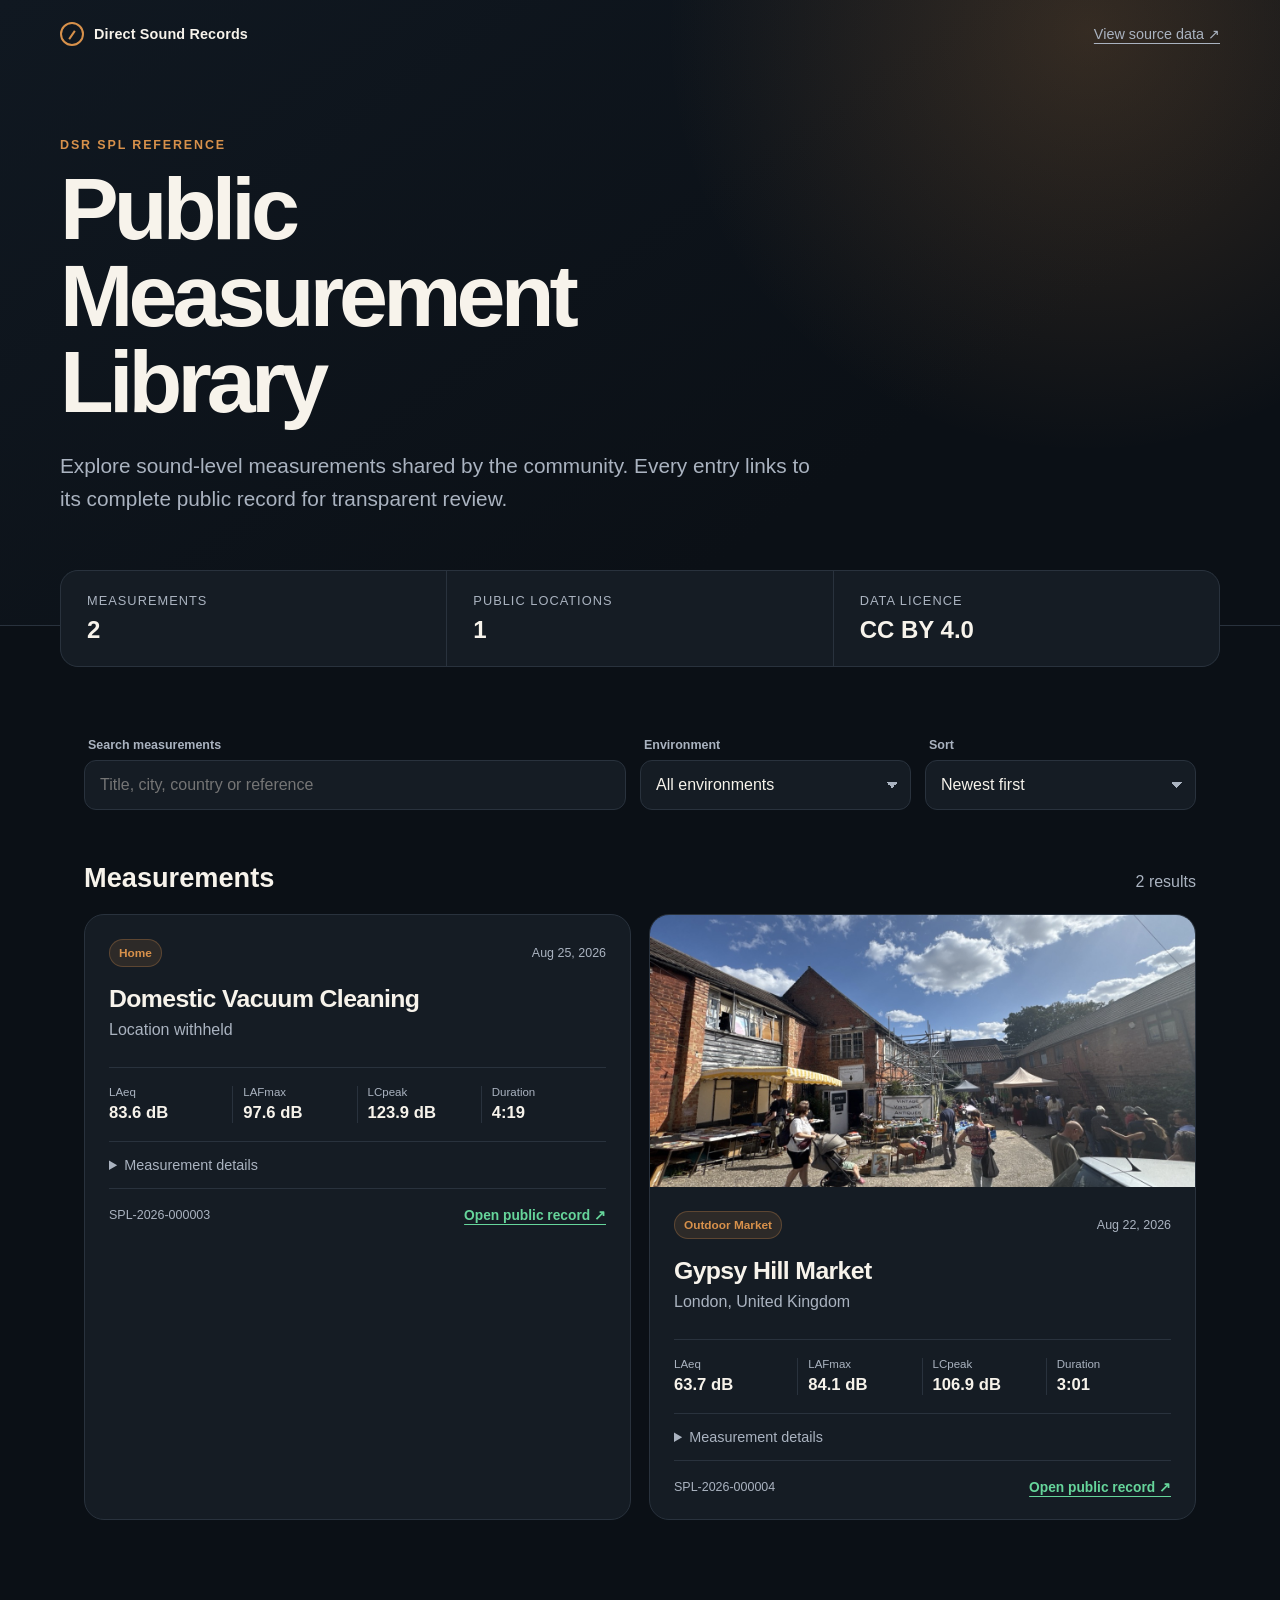
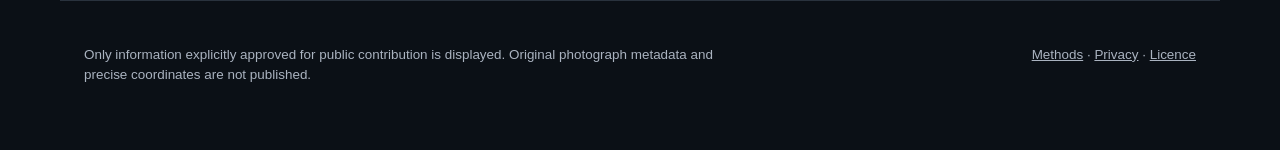
==== docs/index.html @ 8ef063c7 "Add public measurement catalogue" ====
<!doctype html>
<html lang="en">
<head>
  <meta charset="utf-8">
  <meta name="viewport" content="width=device-width, initial-scale=1">
  <meta name="theme-color" content="#0b1016">
  <meta name="description" content="Browse public sound-level measurements contributed through DSR SPL Reference.">
  <meta property="og:title" content="DSR Public Measurement Library">
  <meta property="og:description" content="A transparent, open catalogue of contributed sound-level measurements.">
  <meta property="og:type" content="website">
  <meta property="og:url" content="https://directsoundrecords.github.io/spl-reference-measurements/">
  <title>DSR Public Measurement Library</title>
  <link rel="stylesheet" href="assets/styles.css">
  <script src="assets/app.js" defer></script>
</head>
<body>
  <header class="hero">
    <nav aria-label="Primary navigation">
      <a class="brand" href="./" aria-label="DSR Public Measurement Library home">
        <span class="brand-mark" aria-hidden="true"></span>
        <span>Direct Sound Records</span>
      </a>
      <a class="repository-link" href="https://github.com/directsoundrecords/spl-reference-measurements">View source data <span aria-hidden="true">↗</span></a>
    </nav>
    <div class="hero-copy">
      <p class="eyebrow">DSR SPL Reference</p>
      <h1>Public Measurement Library</h1>
      <p class="intro">Explore sound-level measurements shared by the community. Every entry links to its complete public record for transparent review.</p>
    </div>
    <dl class="summary" aria-label="Catalogue summary">
      <div><dt>Measurements</dt><dd id="measurement-count">—</dd></div>
      <div><dt>Public locations</dt><dd id="location-count">—</dd></div>
      <div><dt>Data licence</dt><dd>CC BY 4.0</dd></div>
    </dl>
  </header>

  <main>
    <section class="controls" aria-label="Filter measurements">
      <label class="search-field">
        <span>Search measurements</span>
        <input id="search" type="search" placeholder="Title, city, country or reference" autocomplete="off">
      </label>
      <label>
        <span>Environment</span>
        <select id="environment-filter"><option value="">All environments</option></select>
      </label>
      <label>
        <span>Sort</span>
        <select id="sort">
          <option value="newest">Newest first</option>
          <option value="oldest">Oldest first</option>
          <option value="loudest">Highest LAeq</option>
        </select>
      </label>
    </section>

    <div class="results-heading">
      <h2>Measurements</h2>
      <p id="result-count" aria-live="polite"></p>
    </div>
    <section id="measurement-list" class="measurement-grid" aria-busy="true"></section>
    <p id="empty-state" class="empty-state" hidden>No measurements match those filters.</p>
    <p id="error-state" class="empty-state" hidden>The catalogue could not be loaded. The source records remain available on GitHub.</p>
  </main>

  <footer>
    <p>Only information explicitly approved for public contribution is displayed. Original photograph metadata and precise coordinates are not published.</p>
    <p><a href="https://github.com/directsoundrecords/spl-reference-measurements/blob/main/METHODS.md">Methods</a> · <a href="https://github.com/directsoundrecords/spl-reference-measurements/blob/main/PRIVACY.md">Privacy</a> · <a href="https://github.com/directsoundrecords/spl-reference-measurements/blob/main/LICENSE.md">Licence</a></p>
  </footer>

  <template id="measurement-template">
    <article class="measurement-card">
      <div class="photo-wrap" hidden><img class="measurement-photo" alt="" loading="lazy"></div>
      <div class="card-body">
        <div class="card-kicker"><span class="environment-pill"></span><time></time></div>
        <h3></h3>
        <p class="location"></p>
        <dl class="levels">
          <div><dt>LAeq</dt><dd class="laeq"></dd></div>
          <div><dt>LAFmax</dt><dd class="lafmax"></dd></div>
          <div><dt>LCpeak</dt><dd class="lcpeak"></dd></div>
          <div><dt>Duration</dt><dd class="duration"></dd></div>
        </dl>
        <details>
          <summary>Measurement details</summary>
          <dl class="details-list"></dl>
          <p class="notes" hidden></p>
        </details>
        <div class="card-footer"><span class="measurement-id"></span><a class="record-link">Open public record <span aria-hidden="true">↗</span></a></div>
      </div>
    </article>
  </template>
</body>
</html>
---- docs/assets/styles.css ----
:root {
  color-scheme: dark;
  --ink: #f7f3eb;
  --muted: #aab3c0;
  --line: #29323d;
  --panel: #151c24;
  --panel-raised: #1a222c;
  --page: #0b1016;
  --copper: #d8914b;
  --mint: #66d59b;
  font-family: Inter, ui-sans-serif, -apple-system, BlinkMacSystemFont, "Segoe UI", sans-serif;
}
* { box-sizing: border-box; }
body { margin: 0; background: var(--page); color: var(--ink); min-width: 280px; }
a { color: inherit; }
.hero { background: radial-gradient(circle at 85% 5%, rgba(216,145,75,.2), transparent 34%), linear-gradient(145deg,#101821,#0b1016 70%); border-bottom: 1px solid var(--line); padding: 22px max(24px, calc((100vw - 1160px)/2)); }
nav { display: flex; justify-content: space-between; align-items: center; gap: 20px; font-size: .9rem; }
.brand { display: flex; align-items: center; gap: 10px; text-decoration: none; font-weight: 750; letter-spacing: .01em; }
.brand-mark { width: 24px; height: 24px; border: 2px solid var(--copper); border-radius: 50%; position: relative; }
.brand-mark::after { content: ""; position: absolute; left: 5px; right: 5px; top: 10px; border-top: 2px solid var(--copper); transform: rotate(-55deg); }
.repository-link { color: var(--muted); text-underline-offset: 4px; }
.hero-copy { padding: 80px 0 54px; max-width: 760px; }
.eyebrow { color: var(--copper); text-transform: uppercase; letter-spacing: .15em; font-size: .78rem; font-weight: 800; }
h1 { font-size: clamp(2.65rem,7vw,5.5rem); line-height: .98; letter-spacing: -.055em; margin: 14px 0 24px; max-width: 900px; }
.intro { color: var(--muted); font-size: clamp(1.05rem,2vw,1.3rem); line-height: 1.6; margin: 0; }
.summary { display: grid; grid-template-columns: repeat(3,minmax(0,1fr)); gap: 1px; background: var(--line); border: 1px solid var(--line); border-radius: 18px; overflow: hidden; margin: 0 0 -64px; }
.summary div { background: var(--panel); padding: 22px 26px; }
.summary dt { color: var(--muted); font-size: .8rem; text-transform: uppercase; letter-spacing: .08em; }
.summary dd { margin: 8px 0 0; font-size: 1.5rem; font-weight: 750; }
main { max-width: 1160px; margin: 0 auto; padding: 112px 24px 80px; }
.controls { display: grid; grid-template-columns: minmax(240px,2fr) repeat(2,minmax(170px,1fr)); gap: 14px; align-items: end; }
label > span { display: block; color: var(--muted); font-size: .78rem; font-weight: 700; margin: 0 0 8px 4px; }
input,select { width: 100%; appearance: none; border: 1px solid var(--line); border-radius: 12px; background: var(--panel); color: var(--ink); font: inherit; padding: 14px 15px; min-height: 50px; }
select { background-image: linear-gradient(45deg,transparent 50%,var(--muted) 50%),linear-gradient(135deg,var(--muted) 50%,transparent 50%); background-position: calc(100% - 18px) 21px,calc(100% - 12px) 21px; background-size: 6px 6px; background-repeat: no-repeat; padding-right: 34px; }
input:focus,select:focus { outline: 2px solid var(--copper); outline-offset: 2px; }
.results-heading { display: flex; align-items: baseline; justify-content: space-between; gap: 15px; margin: 52px 0 20px; }
h2 { font-size: 1.7rem; margin: 0; }
.results-heading p { color: var(--muted); margin: 0; }
.measurement-grid { display: grid; grid-template-columns: repeat(2,minmax(0,1fr)); gap: 18px; }
.measurement-card { overflow: hidden; border: 1px solid var(--line); border-radius: 20px; background: var(--panel); min-width: 0; }
.photo-wrap { aspect-ratio: 16/8; overflow: hidden; background: #242c35; }
.measurement-photo { width: 100%; height: 100%; object-fit: cover; display: block; }
.card-body { padding: 24px; }
.card-kicker,.card-footer { display: flex; justify-content: space-between; align-items: center; gap: 14px; }
.environment-pill { color: var(--copper); background: rgba(216,145,75,.12); border: 1px solid rgba(216,145,75,.28); border-radius: 999px; padding: 6px 9px; font-size: .74rem; font-weight: 750; }
time,.measurement-id { color: var(--muted); font-size: .78rem; }
h3 { font-size: 1.55rem; letter-spacing: -.025em; margin: 18px 0 8px; }
.location { min-height: 24px; color: var(--muted); margin: 0; }
.levels { display: grid; grid-template-columns: repeat(4,1fr); border: solid var(--line); border-width: 1px 0; margin: 22px 0 0; padding: 18px 0; }
.levels div { padding: 0 10px; border-right: 1px solid var(--line); }
.levels div:first-child { padding-left: 0; }
.levels div:last-child { border: 0; padding-right: 0; }
.levels dt { color: var(--muted); font-size: .72rem; }
.levels dd { margin: 5px 0 0; font-size: 1.04rem; font-weight: 750; white-space: nowrap; }
details { border-bottom: 1px solid var(--line); padding: 15px 0; }
summary { cursor: pointer; color: var(--muted); font-size: .9rem; }
.details-list { display: grid; grid-template-columns: 1fr auto; gap: 8px 16px; font-size: .84rem; margin: 16px 0 0; }
.details-list div { display: contents; }
.details-list dt { color: var(--muted); }
.details-list dd { margin: 0; text-align: right; }
.notes { color: var(--muted); border-left: 2px solid var(--copper); padding-left: 12px; font-size: .86rem; line-height: 1.5; }
.card-footer { padding-top: 18px; }
.record-link { color: var(--mint); font-size: .86rem; font-weight: 700; text-underline-offset: 4px; }
.empty-state { color: var(--muted); text-align: center; border: 1px dashed var(--line); border-radius: 18px; padding: 42px 20px; }
footer { max-width: 1160px; margin: 0 auto; padding: 30px 24px 50px; border-top: 1px solid var(--line); color: var(--muted); font-size: .84rem; display: flex; justify-content: space-between; gap: 30px; }
footer p { max-width: 650px; line-height: 1.55; }
@media (max-width: 820px) {
  .controls { grid-template-columns: 1fr 1fr; }
  .search-field { grid-column: 1/-1; }
  .measurement-grid { grid-template-columns: 1fr; }
}
@media (max-width: 560px) {
  .hero { padding-inline: 18px; }
  .repository-link { font-size: 0; }
  .repository-link span { font-size: 1.1rem; }
  .hero-copy { padding: 60px 0 44px; }
  .summary { grid-template-columns: 1fr; }
  .summary div { padding: 16px 20px; display: flex; align-items: center; justify-content: space-between; }
  .summary dd { margin: 0; font-size: 1.1rem; }
  main { padding: 150px 16px 60px; }
  .controls { grid-template-columns: 1fr; }
  .search-field { grid-column: auto; }
  .levels { grid-template-columns: repeat(2,1fr); gap: 16px 0; }
  .levels div:nth-child(2) { border-right: 0; }
  .levels div:nth-child(3) { padding-left: 0; }
  .card-footer,footer { align-items: flex-start; flex-direction: column; }
}
@media (prefers-reduced-motion:no-preference) {
  .measurement-card { transition: border-color .2s,transform .2s; }
  .measurement-card:hover { border-color: #44505d; transform: translateY(-2px); }
}
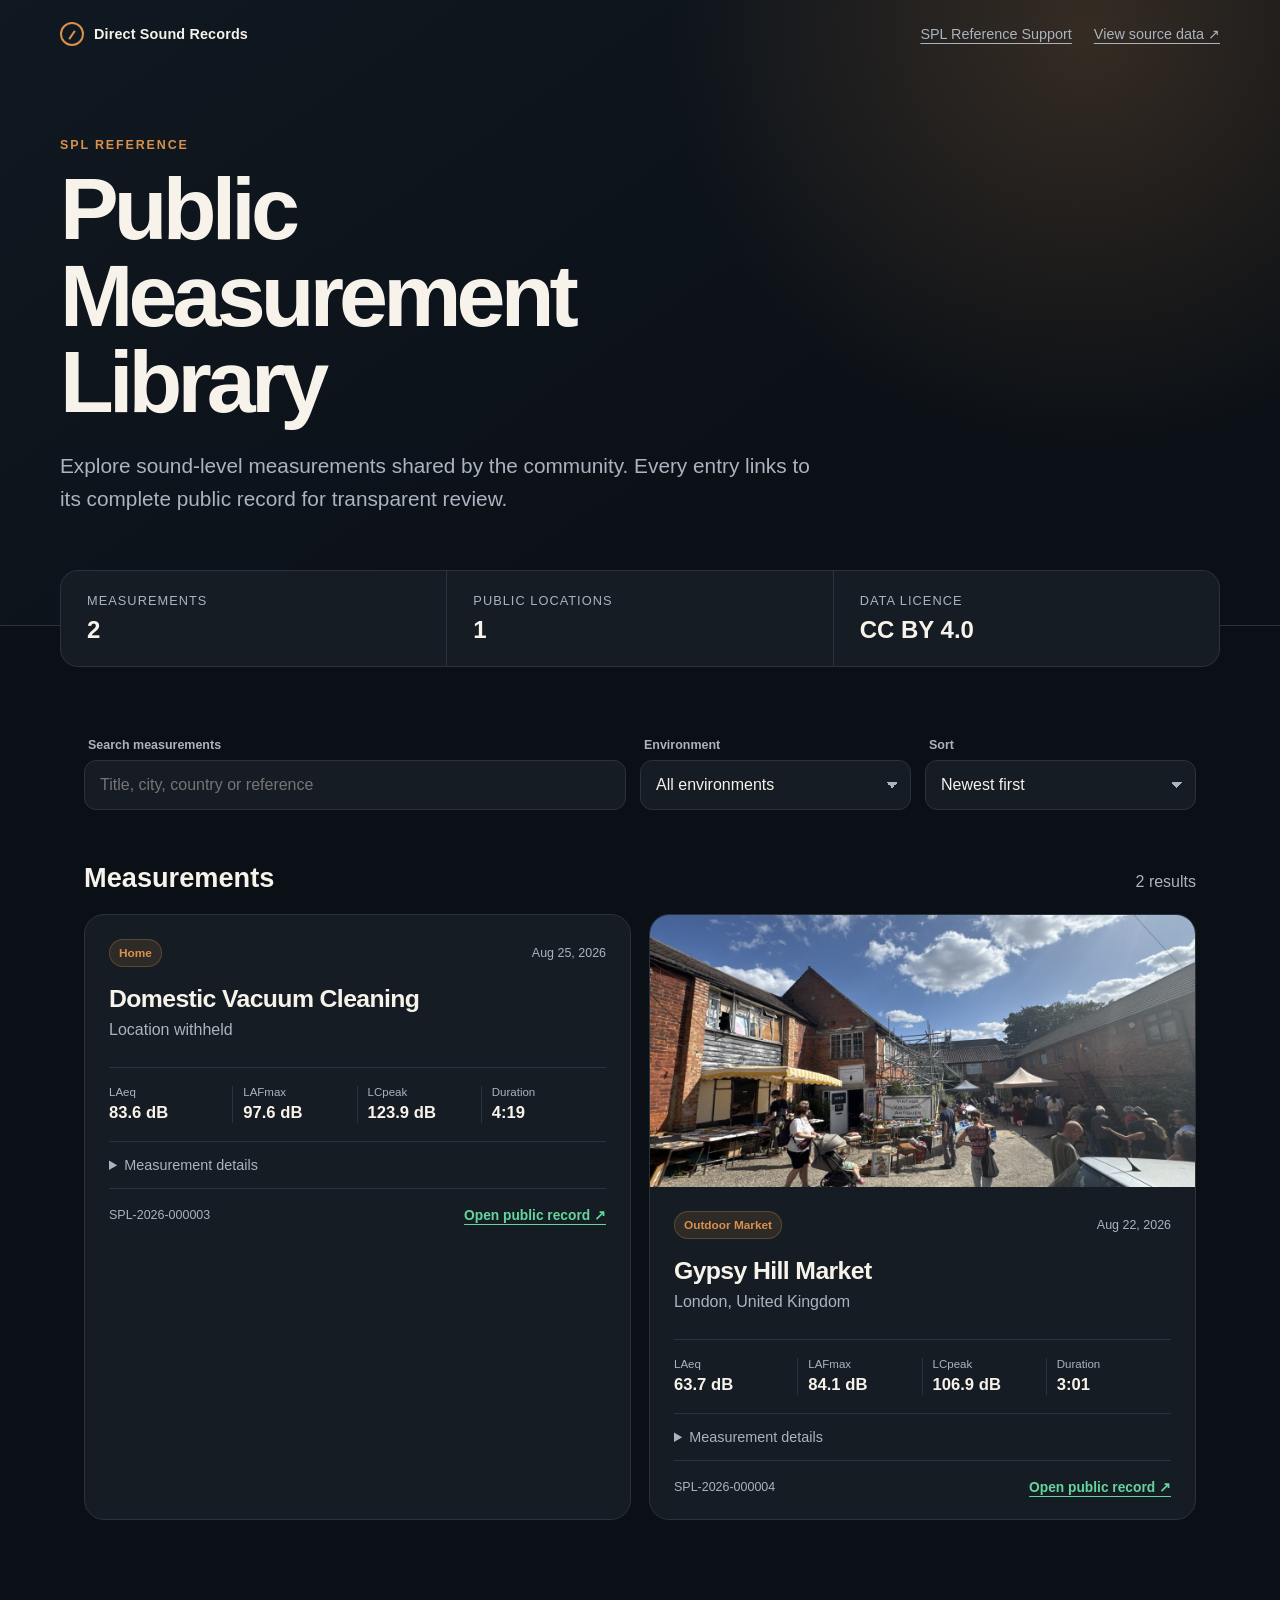
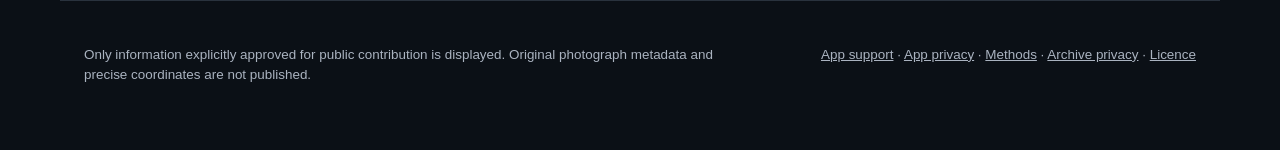
==== commit 6874ae67: "Add SPL Reference support and privacy pages" ====
--- a/docs/index.html
+++ b/docs/index.html
@@ -5,25 +5,28 @@
   <meta name="viewport" content="width=device-width, initial-scale=1">
   <meta name="theme-color" content="#0b1016">
   <meta name="description" content="Browse public sound-level measurements contributed through DSR SPL Reference.">
-  <meta property="og:title" content="DSR Public Measurement Library">
+  <meta property="og:title" content="SPL Reference Public Measurement Library">
   <meta property="og:description" content="A transparent, open catalogue of contributed sound-level measurements.">
   <meta property="og:type" content="website">
   <meta property="og:url" content="https://directsoundrecords.github.io/spl-reference-measurements/">
-  <title>DSR Public Measurement Library</title>
+  <title>SPL Reference Public Measurement Library</title>
   <link rel="stylesheet" href="assets/styles.css">
   <script src="assets/app.js" defer></script>
 </head>
 <body>
   <header class="hero">
     <nav aria-label="Primary navigation">
-      <a class="brand" href="./" aria-label="DSR Public Measurement Library home">
+      <a class="brand" href="./" aria-label="SPL Reference Public Measurement Library home">
         <span class="brand-mark" aria-hidden="true"></span>
         <span>Direct Sound Records</span>
       </a>
-      <a class="repository-link" href="https://github.com/directsoundrecords/spl-reference-measurements">View source data <span aria-hidden="true">↗</span></a>
+      <div class="nav-links">
+        <a href="support.html">SPL Reference Support</a>
+        <a class="repository-link" href="https://github.com/directsoundrecords/spl-reference-measurements">View source data <span aria-hidden="true">↗</span></a>
+      </div>
     </nav>
     <div class="hero-copy">
-      <p class="eyebrow">DSR SPL Reference</p>
+      <p class="eyebrow">SPL Reference</p>
       <h1>Public Measurement Library</h1>
       <p class="intro">Explore sound-level measurements shared by the community. Every entry links to its complete public record for transparent review.</p>
     </div>
@@ -65,7 +68,7 @@
 
   <footer>
     <p>Only information explicitly approved for public contribution is displayed. Original photograph metadata and precise coordinates are not published.</p>
-    <p><a href="https://github.com/directsoundrecords/spl-reference-measurements/blob/main/METHODS.md">Methods</a> · <a href="https://github.com/directsoundrecords/spl-reference-measurements/blob/main/PRIVACY.md">Privacy</a> · <a href="https://github.com/directsoundrecords/spl-reference-measurements/blob/main/LICENSE.md">Licence</a></p>
+    <p><a href="support.html">App support</a> · <a href="privacy.html">App privacy</a> · <a href="https://github.com/directsoundrecords/spl-reference-measurements/blob/main/METHODS.md">Methods</a> · <a href="https://github.com/directsoundrecords/spl-reference-measurements/blob/main/PRIVACY.md">Archive privacy</a> · <a href="https://github.com/directsoundrecords/spl-reference-measurements/blob/main/LICENSE.md">Licence</a></p>
   </footer>
 
   <template id="measurement-template">
--- a/docs/assets/styles.css
+++ b/docs/assets/styles.css
@@ -15,6 +15,8 @@
 a { color: inherit; }
 .hero { background: radial-gradient(circle at 85% 5%, rgba(216,145,75,.2), transparent 34%), linear-gradient(145deg,#101821,#0b1016 70%); border-bottom: 1px solid var(--line); padding: 22px max(24px, calc((100vw - 1160px)/2)); }
 nav { display: flex; justify-content: space-between; align-items: center; gap: 20px; font-size: .9rem; }
+.nav-links { display: flex; align-items: center; gap: 22px; }
+.nav-links a { color: var(--muted); text-underline-offset: 4px; }
 .brand { display: flex; align-items: center; gap: 10px; text-decoration: none; font-weight: 750; letter-spacing: .01em; }
 .brand-mark { width: 24px; height: 24px; border: 2px solid var(--copper); border-radius: 50%; position: relative; }
 .brand-mark::after { content: ""; position: absolute; left: 5px; right: 5px; top: 10px; border-top: 2px solid var(--copper); transform: rotate(-55deg); }
@@ -64,6 +66,25 @@
 .empty-state { color: var(--muted); text-align: center; border: 1px dashed var(--line); border-radius: 18px; padding: 42px 20px; }
 footer { max-width: 1160px; margin: 0 auto; padding: 30px 24px 50px; border-top: 1px solid var(--line); color: var(--muted); font-size: .84rem; display: flex; justify-content: space-between; gap: 30px; }
 footer p { max-width: 650px; line-height: 1.55; }
+.content-page { max-width: 900px; margin: 0 auto; padding: 72px 24px 90px; }
+.page-heading { margin-bottom: 48px; }
+.page-heading h1 { font-size: clamp(2.5rem,7vw,4.8rem); margin-bottom: 20px; }
+.page-heading .intro { max-width: 720px; }
+.content-section { border-top: 1px solid var(--line); padding: 34px 0; }
+.content-section h2 { margin-bottom: 16px; }
+.content-section h3 { font-size: 1.05rem; letter-spacing: 0; margin: 26px 0 8px; }
+.content-section p,.content-section li { color: var(--muted); line-height: 1.7; }
+.content-section strong { color: var(--ink); }
+.content-section a,.contact-card a { color: var(--mint); text-underline-offset: 4px; }
+.feature-grid { display: grid; grid-template-columns: repeat(2,minmax(0,1fr)); gap: 14px; margin: 24px 0 0; }
+.feature-card,.contact-card { border: 1px solid var(--line); border-radius: 18px; background: var(--panel); padding: 24px; }
+.feature-card h3 { margin-top: 0; color: var(--ink); }
+.feature-card p { margin-bottom: 0; }
+.contact-card { background: linear-gradient(145deg,rgba(216,145,75,.12),var(--panel)); margin-top: 24px; }
+.contact-card h2 { margin-top: 0; }
+.button-link { display: inline-block; border-radius: 999px; background: var(--copper); color: #101010!important; font-weight: 800; padding: 12px 18px; text-decoration: none; }
+.legal-meta { color: var(--muted); font-size: .9rem; }
+.plain-list { padding-left: 22px; }
 @media (max-width: 820px) {
   .controls { grid-template-columns: 1fr 1fr; }
   .search-field { grid-column: 1/-1; }
@@ -73,6 +94,8 @@
   .hero { padding-inline: 18px; }
   .repository-link { font-size: 0; }
   .repository-link span { font-size: 1.1rem; }
+  .nav-links { gap: 14px; }
+  .nav-links > a:first-child { display: none; }
   .hero-copy { padding: 60px 0 44px; }
   .summary { grid-template-columns: 1fr; }
   .summary div { padding: 16px 20px; display: flex; align-items: center; justify-content: space-between; }
@@ -84,6 +107,8 @@
   .levels div:nth-child(2) { border-right: 0; }
   .levels div:nth-child(3) { padding-left: 0; }
   .card-footer,footer { align-items: flex-start; flex-direction: column; }
+  .content-page { padding: 50px 18px 70px; }
+  .feature-grid { grid-template-columns: 1fr; }
 }
 @media (prefers-reduced-motion:no-preference) {
   .measurement-card { transition: border-color .2s,transform .2s; }
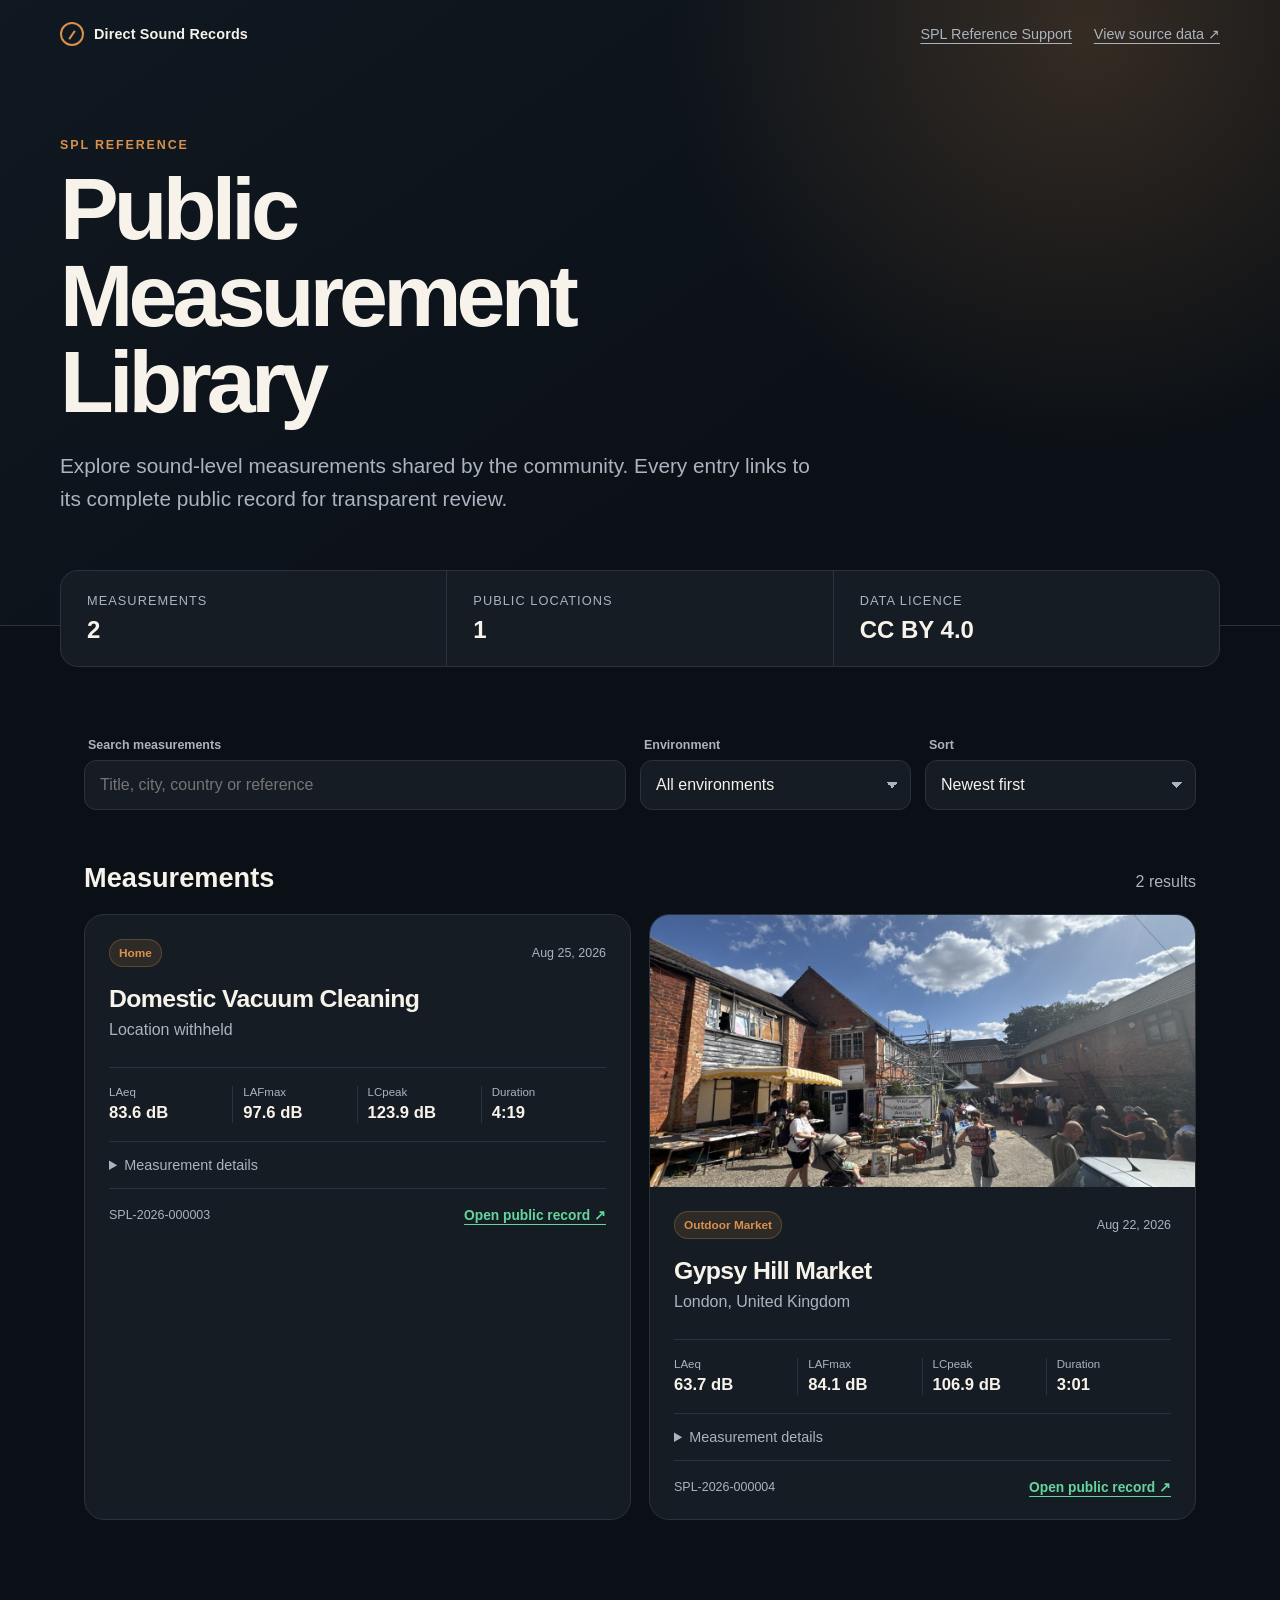
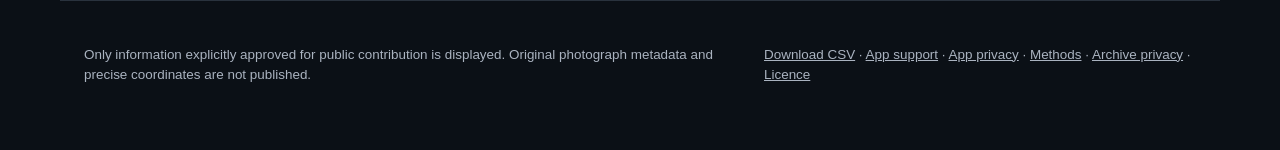
==== commit 09995334: "Publish generated index with catalogue" ====
--- a/docs/index.html
+++ b/docs/index.html
@@ -68,7 +68,7 @@
 
   <footer>
     <p>Only information explicitly approved for public contribution is displayed. Original photograph metadata and precise coordinates are not published.</p>
-    <p><a href="support.html">App support</a> · <a href="privacy.html">App privacy</a> · <a href="https://github.com/directsoundrecords/spl-reference-measurements/blob/main/METHODS.md">Methods</a> · <a href="https://github.com/directsoundrecords/spl-reference-measurements/blob/main/PRIVACY.md">Archive privacy</a> · <a href="https://github.com/directsoundrecords/spl-reference-measurements/blob/main/LICENSE.md">Licence</a></p>
+    <p><a href="data/measurements.csv">Download CSV</a> · <a href="support.html">App support</a> · <a href="privacy.html">App privacy</a> · <a href="https://github.com/directsoundrecords/spl-reference-measurements/blob/main/METHODS.md">Methods</a> · <a href="https://github.com/directsoundrecords/spl-reference-measurements/blob/main/PRIVACY.md">Archive privacy</a> · <a href="https://github.com/directsoundrecords/spl-reference-measurements/blob/main/LICENSE.md">Licence</a></p>
   </footer>
 
   <template id="measurement-template">
